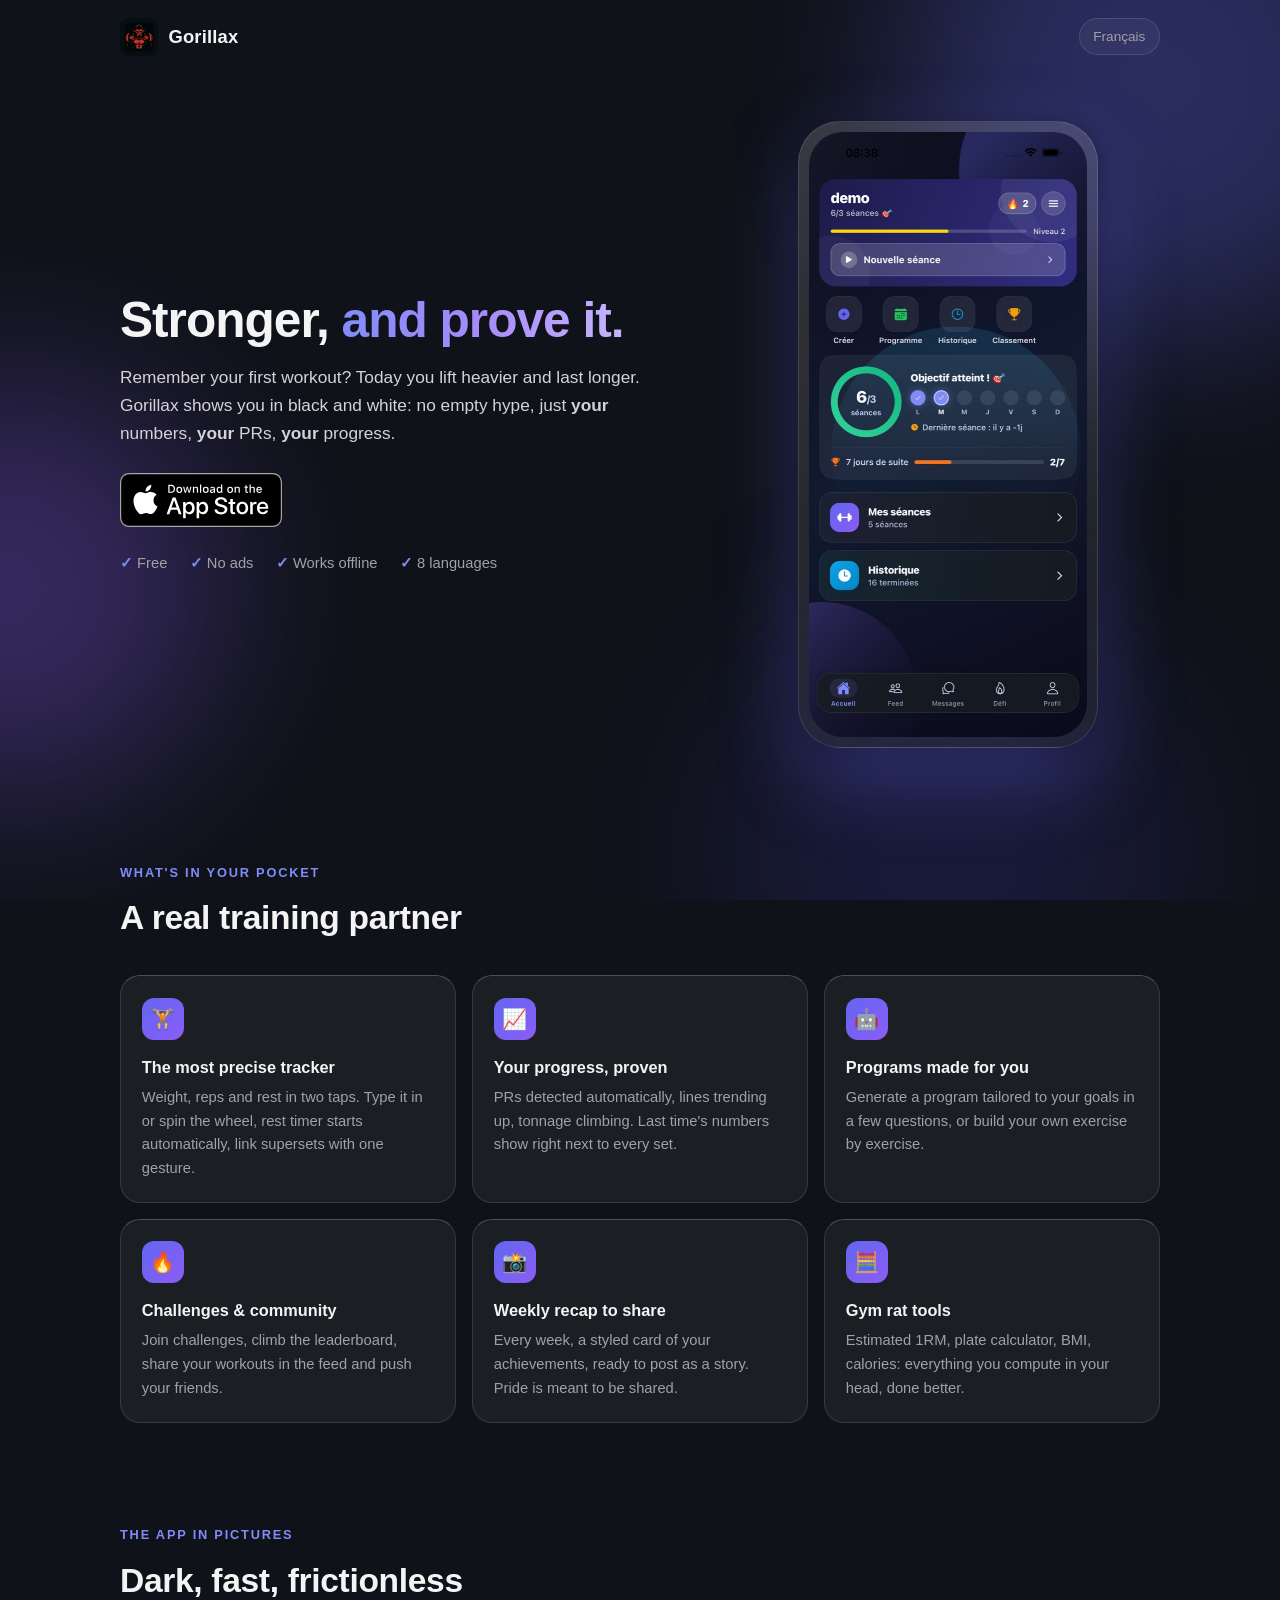
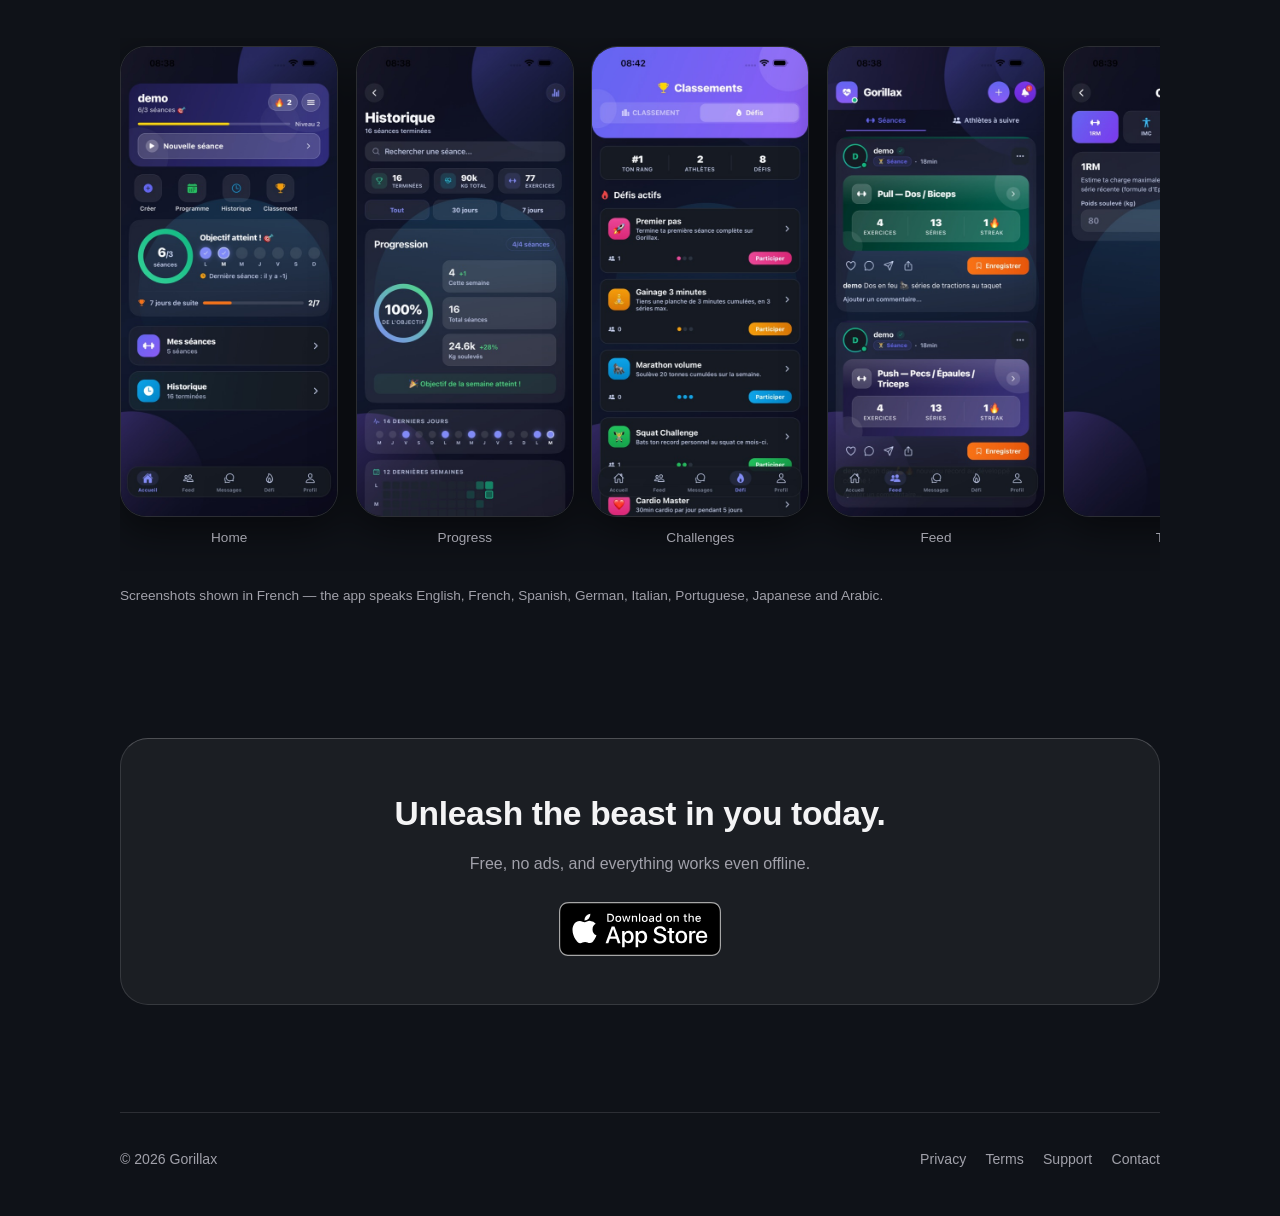
==== en.html @ 829f2088 "feat: turn the legal hub into the Gorillax landing page Full landing page (fr + en) with hero, App S" ====
<!DOCTYPE html>
<html lang="en">
<head>
  <meta charset="utf-8" />
  <meta name="viewport" content="width=device-width, initial-scale=1" />
  <title>Gorillax — The workout tracker that proves you're getting stronger</title>
  <meta name="description" content="Log your workouts, smash your PRs, see your progress in black and white. Free, no ads, works offline. Available on the App Store." />
  <link rel="canonical" href="https://gorillaxapp.com/en.html" />
  <link rel="alternate" hreflang="fr" href="https://gorillaxapp.com/" />
  <link rel="alternate" hreflang="en" href="https://gorillaxapp.com/en.html" />
  <link rel="alternate" hreflang="x-default" href="https://gorillaxapp.com/" />
  <link rel="icon" type="image/png" href="assets/favicon.png" />
  <link rel="apple-touch-icon" href="assets/icon.png" />
  <meta property="og:type" content="website" />
  <meta property="og:site_name" content="Gorillax" />
  <meta property="og:title" content="Gorillax — Stronger, and prove it" />
  <meta property="og:description" content="Every set brings you closer to your strongest self. Log your workouts, smash your PRs, feel the pride." />
  <meta property="og:url" content="https://gorillaxapp.com/en.html" />
  <meta property="og:image" content="https://gorillaxapp.com/assets/icon.png" />
  <meta name="twitter:card" content="summary" />
  <meta name="apple-itunes-app" content="app-id=6759853640" />
  <link rel="stylesheet" href="landing.css" />
  <script type="application/ld+json">
  {
    "@context": "https://schema.org",
    "@type": "SoftwareApplication",
    "name": "Gorillax Gym",
    "operatingSystem": "iOS",
    "applicationCategory": "HealthApplication",
    "description": "Log your gym workouts, smash your PRs and see your progress. Free, no ads, works offline.",
    "offers": { "@type": "Offer", "price": "0", "priceCurrency": "USD" },
    "url": "https://gorillaxapp.com/en.html",
    "installUrl": "https://apps.apple.com/app/id6759853640"
  }
  </script>
</head>
<body>
  <div class="orbs"><div class="orb orb-1"></div><div class="orb orb-2"></div><div class="orb orb-3"></div></div>

  <div class="wrap">
    <header>
      <a class="brand" href="en.html"><img src="assets/icon.png" alt="" width="38" height="38" />Gorillax</a>
      <a class="lang-switch" href="/" hreflang="fr">Français</a>
    </header>

    <section class="hero">
      <div>
        <h1>Stronger, <span class="grad">and prove it.</span></h1>
        <p class="pitch">
          Remember your first workout? Today you lift heavier and last longer.
          Gorillax shows you in black and white: no empty hype, just <strong>your</strong> numbers,
          <strong>your</strong> PRs, <strong>your</strong> progress.
        </p>
        <div class="badges">
          <a href="https://apps.apple.com/app/id6759853640" aria-label="Download Gorillax on the App Store">
            <img class="store" src="assets/appstore-badge-en.svg" alt="Download on the App Store" />
          </a>
        </div>
        <ul class="hero-points">
          <li>Free</li>
          <li>No ads</li>
          <li>Works offline</li>
          <li>8 languages</li>
        </ul>
      </div>
      <div class="phone">
        <img src="assets/shot-accueil.jpg" alt="Gorillax home screen: weekly goal, 7-day streak, workouts and history" />
      </div>
    </section>

    <section id="features">
      <p class="kicker">What's in your pocket</p>
      <h2>A real training partner</h2>
      <div class="grid">
        <div class="card">
          <div class="ico">🏋️</div>
          <h3>The most precise tracker</h3>
          <p>Weight, reps and rest in two taps. Type it in or spin the wheel, rest timer starts automatically, link supersets with one gesture.</p>
        </div>
        <div class="card">
          <div class="ico">📈</div>
          <h3>Your progress, proven</h3>
          <p>PRs detected automatically, lines trending up, tonnage climbing. Last time's numbers show right next to every set.</p>
        </div>
        <div class="card">
          <div class="ico">🤖</div>
          <h3>Programs made for you</h3>
          <p>Generate a program tailored to your goals in a few questions, or build your own exercise by exercise.</p>
        </div>
        <div class="card">
          <div class="ico">🔥</div>
          <h3>Challenges &amp; community</h3>
          <p>Join challenges, climb the leaderboard, share your workouts in the feed and push your friends.</p>
        </div>
        <div class="card">
          <div class="ico">📸</div>
          <h3>Weekly recap to share</h3>
          <p>Every week, a styled card of your achievements, ready to post as a story. Pride is meant to be shared.</p>
        </div>
        <div class="card">
          <div class="ico">🧮</div>
          <h3>Gym rat tools</h3>
          <p>Estimated 1RM, plate calculator, BMI, calories: everything you compute in your head, done better.</p>
        </div>
      </div>
    </section>

    <section id="screens">
      <p class="kicker">The app in pictures</p>
      <h2>Dark, fast, frictionless</h2>
      <div class="shots">
        <figure><img src="assets/shot-accueil.jpg" alt="Home: weekly goal and streak" loading="lazy" /><figcaption>Home</figcaption></figure>
        <figure><img src="assets/shot-historique.jpg" alt="History and progress charts" loading="lazy" /><figcaption>Progress</figcaption></figure>
        <figure><img src="assets/shot-defis.jpg" alt="Community challenges" loading="lazy" /><figcaption>Challenges</figcaption></figure>
        <figure><img src="assets/shot-feed.jpg" alt="Social workout feed" loading="lazy" /><figcaption>Feed</figcaption></figure>
        <figure><img src="assets/shot-outils.jpg" alt="Tools: 1RM, plates, BMI, calories" loading="lazy" /><figcaption>Tools</figcaption></figure>
      </div>
      <p style="color: var(--muted); font-size: 0.85rem;">Screenshots shown in French — the app speaks English, French, Spanish, German, Italian, Portuguese, Japanese and Arabic.</p>
    </section>

    <section>
      <div class="cta">
        <h2>Unleash the beast in you today.</h2>
        <p>Free, no ads, and everything works even offline.</p>
        <div class="badges">
          <a href="https://apps.apple.com/app/id6759853640" aria-label="Download Gorillax on the App Store">
            <img class="store" src="assets/appstore-badge-en.svg" alt="Download on the App Store" />
          </a>
        </div>
      </div>
    </section>

    <footer>
      <div class="foot-row">
        <span>© 2026 Gorillax</span>
        <nav class="foot-links">
          <a href="privacy-en.html">Privacy</a>
          <a href="terms-en.html">Terms</a>
          <a href="support-en.html">Support</a>
          <a href="mailto:arthur.destribats@gmail.com">Contact</a>
        </nav>
      </div>
    </footer>
  </div>
</body>
</html>
---- landing.css ----
:root {
  --bg: #0F1218;
  --panel: rgba(255, 255, 255, 0.05);
  --panel-border: rgba(255, 255, 255, 0.12);
  --panel-highlight: rgba(255, 255, 255, 0.22);
  --text: #F4F4F5;
  --muted: #A1A1AA;
  --primary: #818CF8;
  --primary-deep: #6366F1;
  --violet: #8B5CF6;
  --accent: #FF6B70;
}

* { box-sizing: border-box; }

html { scroll-behavior: smooth; }

body {
  margin: 0;
  font-family: -apple-system, BlinkMacSystemFont, "Segoe UI", Roboto, sans-serif;
  background: var(--bg);
  color: var(--text);
  line-height: 1.6;
  overflow-x: hidden;
}

/* Orbes de fond, même langage que ScreenBackground de l'app */
.orbs {
  position: fixed;
  inset: 0;
  z-index: -1;
  overflow: hidden;
  pointer-events: none;
}
.orb {
  position: absolute;
  border-radius: 50%;
  filter: blur(90px);
  opacity: 0.32;
}
.orb-1 { width: 520px; height: 520px; background: #6366F1; top: -180px; right: -140px; }
.orb-2 { width: 420px; height: 420px; background: #8B5CF6; top: 42%; left: -200px; }
.orb-3 { width: 460px; height: 460px; background: #312E81; bottom: -180px; right: 8%; }

.wrap { max-width: 1080px; margin: 0 auto; padding: 0 1.25rem; }

/* ===== Header ===== */
header {
  display: flex;
  align-items: center;
  justify-content: space-between;
  padding: 1.1rem 0;
}
.brand {
  display: flex;
  align-items: center;
  gap: 0.65rem;
  text-decoration: none;
  color: var(--text);
  font-weight: 800;
  font-size: 1.15rem;
  letter-spacing: 0.01em;
}
.brand img { width: 38px; height: 38px; border-radius: 9px; }
.lang-switch {
  font-size: 0.85rem;
  color: var(--muted);
  text-decoration: none;
  padding: 0.4rem 0.85rem;
  border: 1px solid var(--panel-border);
  border-radius: 999px;
  background: var(--panel);
}
.lang-switch:hover { border-color: var(--primary); color: var(--text); }

/* ===== Hero ===== */
.hero {
  display: grid;
  grid-template-columns: 1.15fr 0.85fr;
  gap: 2.5rem;
  align-items: center;
  padding: 3rem 0 4rem;
}
.hero h1 {
  font-size: clamp(2rem, 5vw, 3.1rem);
  line-height: 1.12;
  margin: 0 0 1rem;
  letter-spacing: -0.02em;
}
.hero h1 .grad {
  background: linear-gradient(90deg, #818CF8, #A78BFA, #C4B5FD);
  -webkit-background-clip: text;
  background-clip: text;
  color: transparent;
}
.hero .pitch {
  color: #D4D4D8;
  font-size: 1.08rem;
  margin: 0 0 1.6rem;
  max-width: 34rem;
}
.badges { display: flex; align-items: center; gap: 1rem; flex-wrap: wrap; }
.badges img.store { height: 54px; display: block; }
.hero-points {
  display: flex;
  gap: 0.5rem 1.4rem;
  flex-wrap: wrap;
  list-style: none;
  padding: 0;
  margin: 1.6rem 0 0;
  color: var(--muted);
  font-size: 0.92rem;
}
.hero-points li::before { content: "✓ "; color: var(--primary); font-weight: 700; }

.phone {
  width: min(300px, 72vw);
  margin: 0 auto;
  border-radius: 42px;
  padding: 10px;
  background: linear-gradient(160deg, rgba(255,255,255,0.16), rgba(255,255,255,0.05));
  border: 1px solid var(--panel-border);
  box-shadow: 0 30px 80px rgba(99, 102, 241, 0.35), 0 8px 28px rgba(0, 0, 0, 0.55);
}
.phone img { width: 100%; display: block; border-radius: 34px; }

/* ===== Sections ===== */
section { padding: 3.2rem 0; }
.kicker {
  color: var(--primary);
  font-size: 0.8rem;
  font-weight: 800;
  text-transform: uppercase;
  letter-spacing: 0.14em;
  margin: 0 0 0.5rem;
}
h2 { font-size: clamp(1.5rem, 3.4vw, 2.1rem); margin: 0 0 1.9rem; letter-spacing: -0.01em; }

.grid {
  display: grid;
  grid-template-columns: repeat(3, 1fr);
  gap: 1rem;
}
.card {
  background: var(--panel);
  border: 1px solid var(--panel-border);
  border-top-color: var(--panel-highlight);
  border-radius: 20px;
  padding: 1.35rem 1.3rem;
}
.card .ico {
  width: 42px;
  height: 42px;
  display: flex;
  align-items: center;
  justify-content: center;
  font-size: 1.25rem;
  border-radius: 12px;
  background: linear-gradient(135deg, #6366F1, #8B5CF6);
  margin-bottom: 0.85rem;
}
.card h3 { margin: 0 0 0.4rem; font-size: 1.02rem; }
.card p { margin: 0; color: var(--muted); font-size: 0.92rem; }

/* ===== Screenshots ===== */
.shots {
  display: flex;
  gap: 1.1rem;
  overflow-x: auto;
  padding: 0.5rem 0.2rem 1.4rem;
  scroll-snap-type: x mandatory;
  -webkit-overflow-scrolling: touch;
}
.shots figure {
  flex: 0 0 auto;
  margin: 0;
  scroll-snap-align: start;
  text-align: center;
}
.shots img {
  width: 218px;
  border-radius: 26px;
  border: 1px solid var(--panel-border);
  box-shadow: 0 14px 40px rgba(0, 0, 0, 0.5);
  display: block;
}
.shots figcaption { color: var(--muted); font-size: 0.85rem; margin-top: 0.6rem; }

/* ===== CTA finale ===== */
.cta {
  text-align: center;
  background: var(--panel);
  border: 1px solid var(--panel-border);
  border-top-color: var(--panel-highlight);
  border-radius: 28px;
  padding: 3rem 1.5rem;
  margin: 1rem 0 0;
}
.cta h2 { margin-bottom: 0.6rem; }
.cta p { color: var(--muted); margin: 0 0 1.6rem; }
.cta .badges { justify-content: center; }

/* ===== Footer ===== */
footer {
  margin-top: 3.5rem;
  padding: 2.2rem 0 2.8rem;
  border-top: 1px solid var(--panel-border);
  color: var(--muted);
  font-size: 0.88rem;
}
.foot-row {
  display: flex;
  justify-content: space-between;
  gap: 1rem;
  flex-wrap: wrap;
  align-items: center;
}
.foot-links { display: flex; gap: 1.2rem; flex-wrap: wrap; }
footer a { color: var(--muted); text-decoration: none; }
footer a:hover { color: var(--text); }

@media (max-width: 820px) {
  .hero { grid-template-columns: 1fr; padding: 2rem 0 3rem; text-align: center; }
  .hero .pitch { margin-left: auto; margin-right: auto; }
  .badges { justify-content: center; }
  .hero-points { justify-content: center; }
  .grid { grid-template-columns: 1fr 1fr; }
}
@media (max-width: 540px) {
  .grid { grid-template-columns: 1fr; }
}
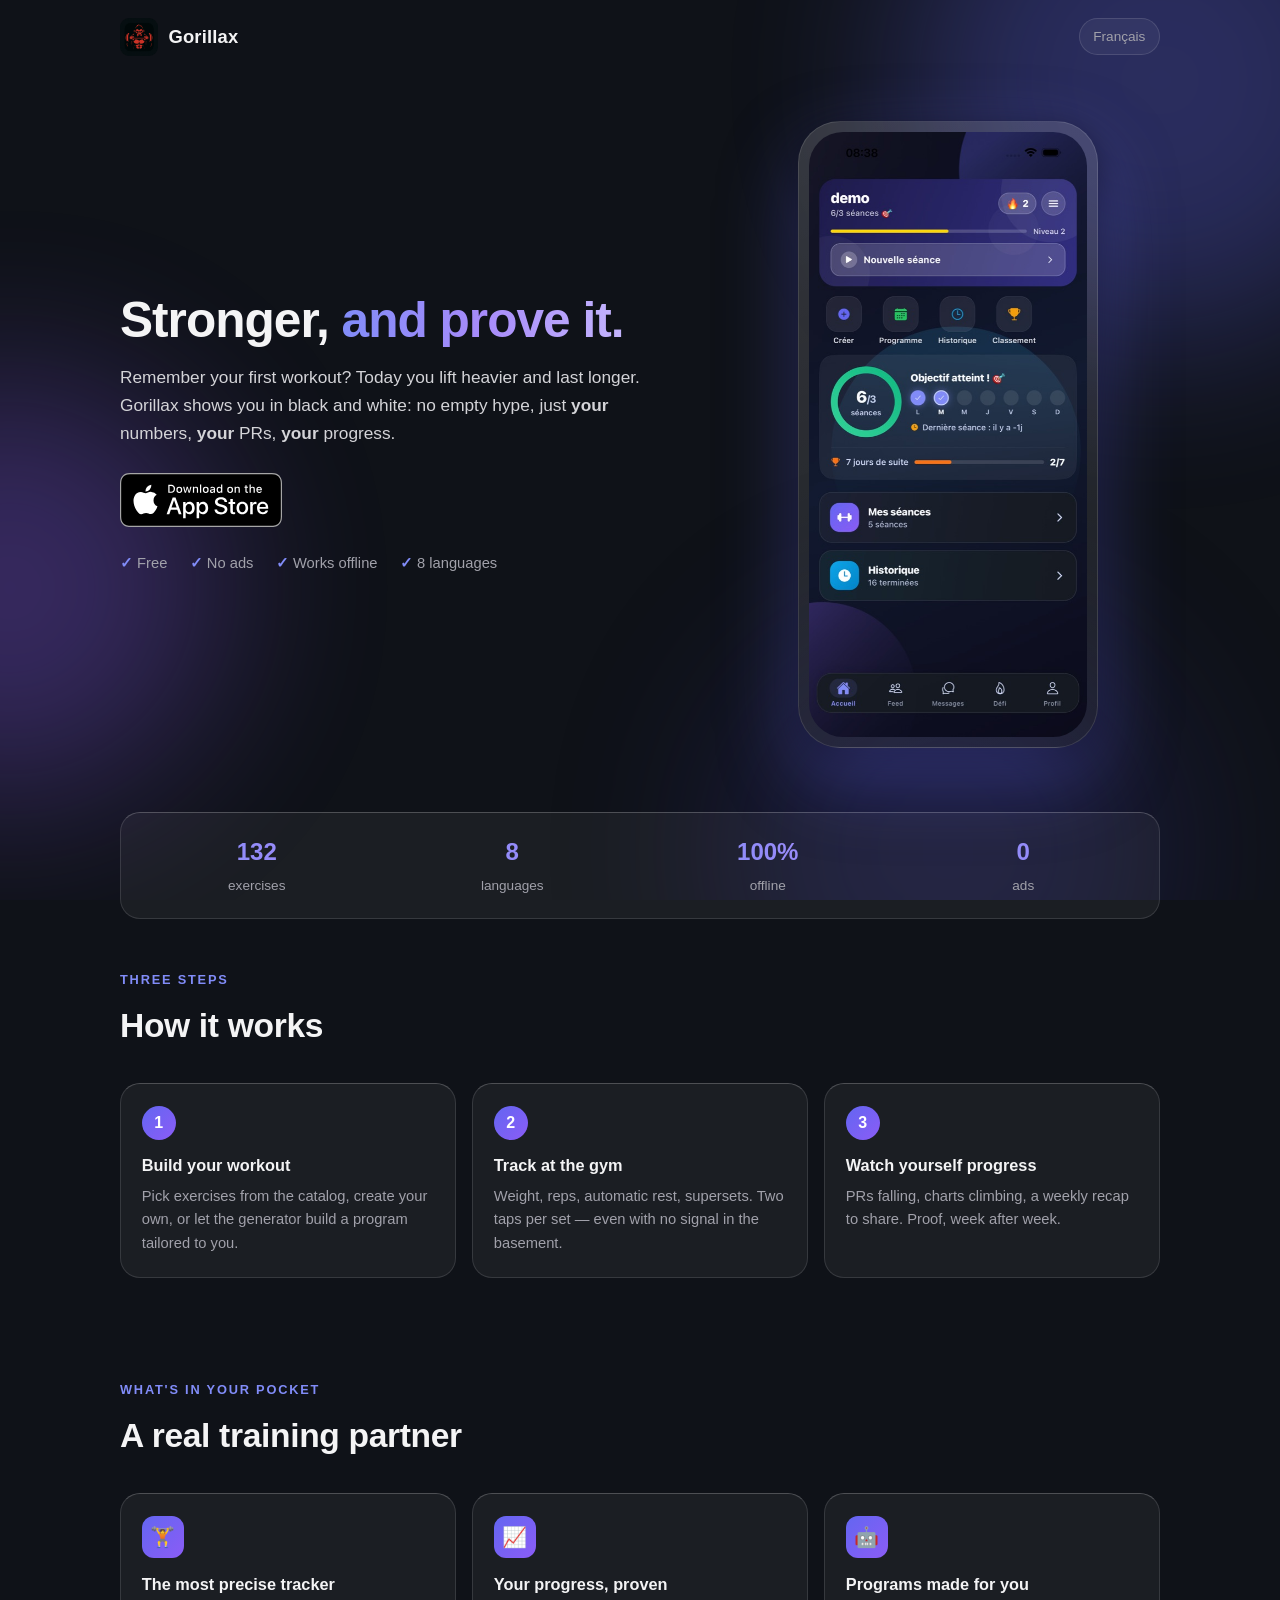
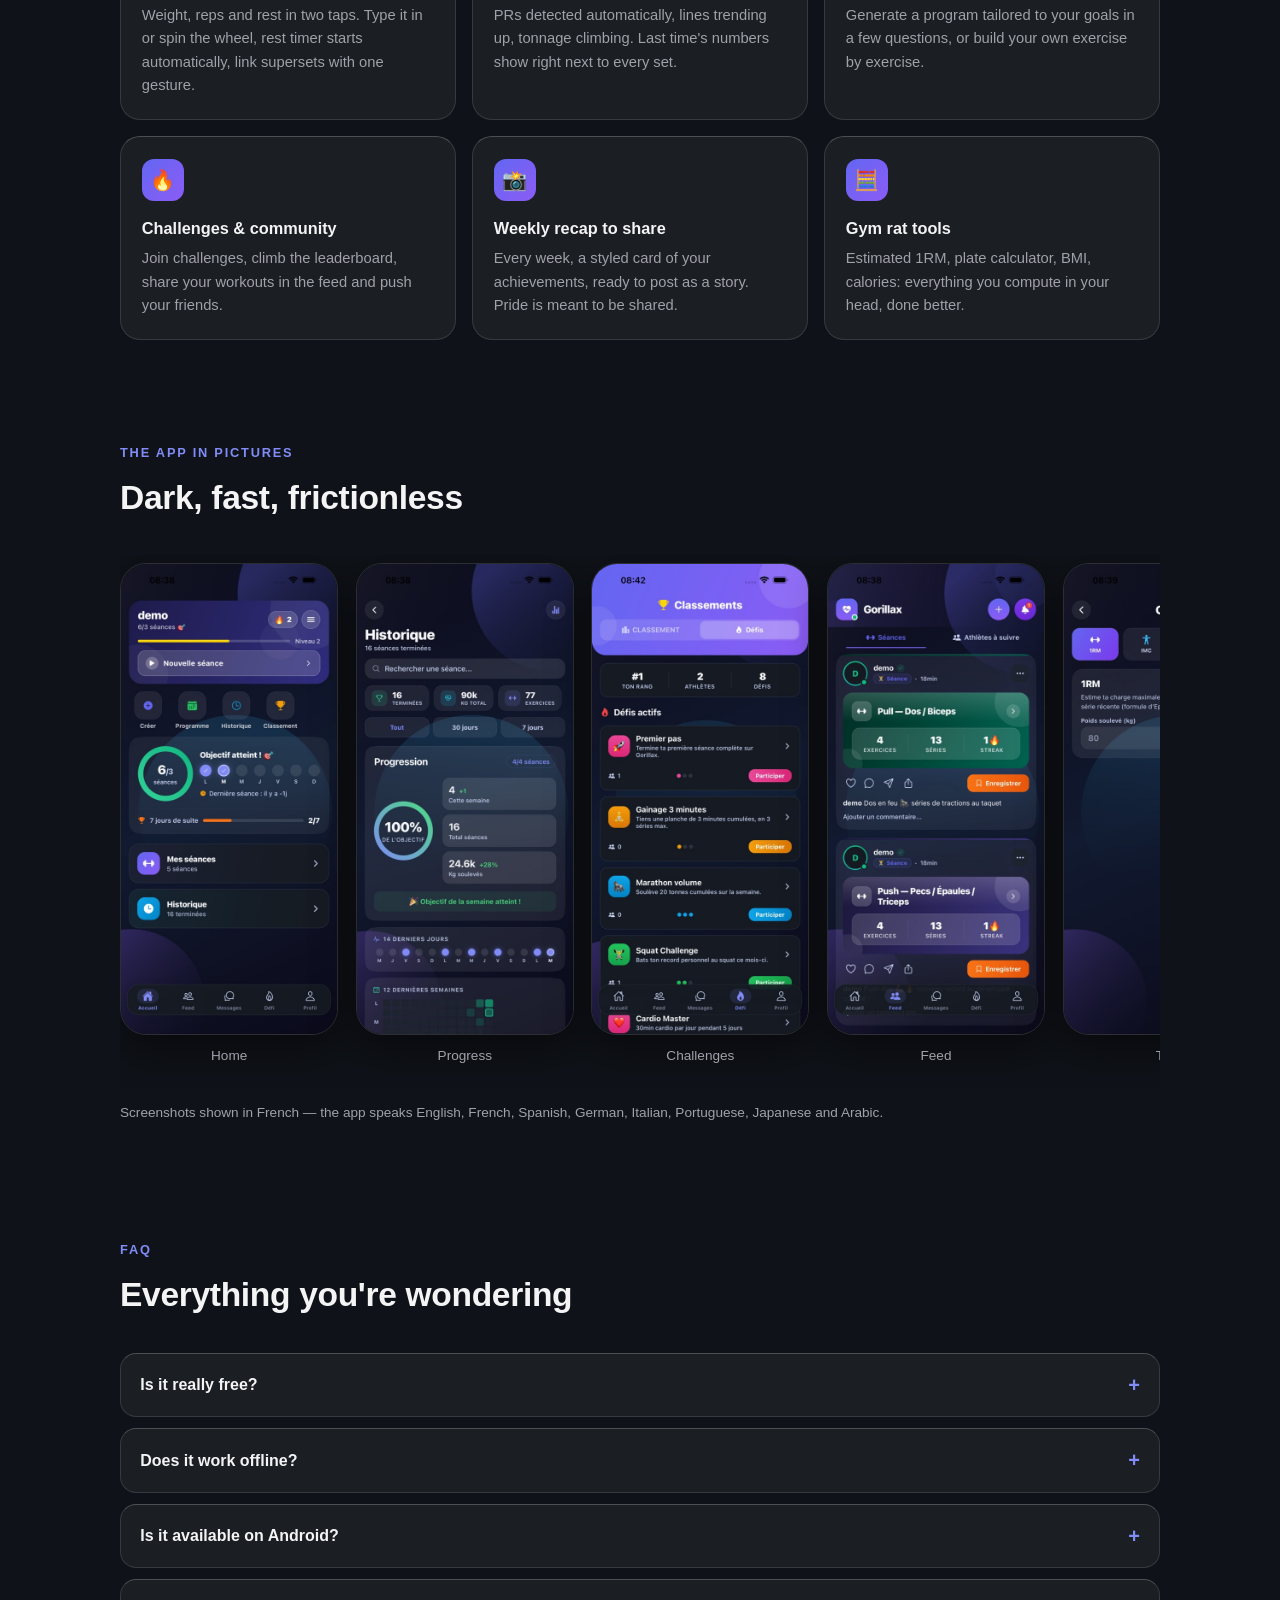
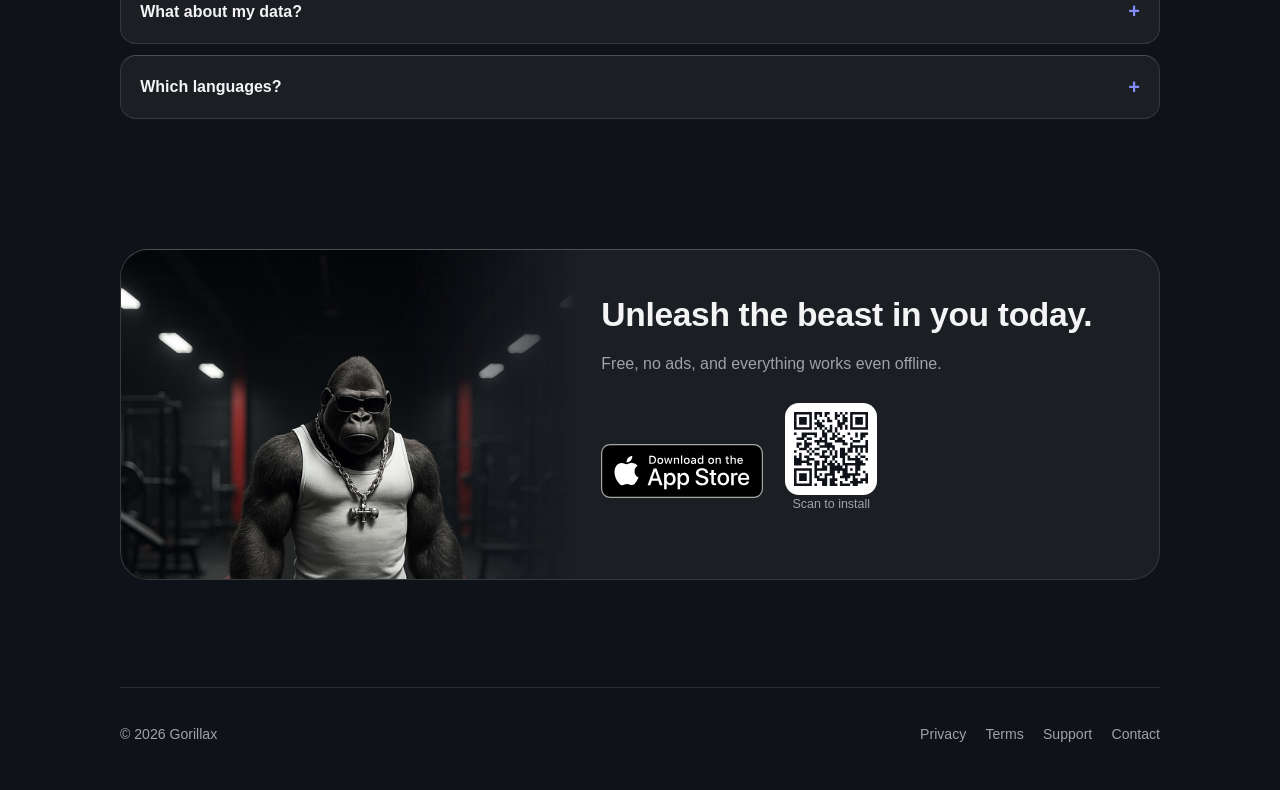
==== commit b72f3a2e: "feat: v2 landing - stats band, how-it-works, FAQ, mascot CTA, QR, scroll reveal Co-Authored-By: Clau" ====
--- a/en.html
+++ b/en.html
@@ -16,8 +16,10 @@
   <meta property="og:title" content="Gorillax — Stronger, and prove it" />
   <meta property="og:description" content="Every set brings you closer to your strongest self. Log your workouts, smash your PRs, feel the pride." />
   <meta property="og:url" content="https://gorillaxapp.com/en.html" />
-  <meta property="og:image" content="https://gorillaxapp.com/assets/icon.png" />
-  <meta name="twitter:card" content="summary" />
+  <meta property="og:image" content="https://gorillaxapp.com/assets/og.jpg" />
+  <meta property="og:image:width" content="1200" />
+  <meta property="og:image:height" content="630" />
+  <meta name="twitter:card" content="summary_large_image" />
   <meta name="apple-itunes-app" content="app-id=6759853640" />
   <link rel="stylesheet" href="landing.css" />
   <script type="application/ld+json">
@@ -33,6 +35,18 @@
     "installUrl": "https://apps.apple.com/app/id6759853640"
   }
   </script>
+  <script type="application/ld+json">
+  {
+    "@context": "https://schema.org",
+    "@type": "FAQPage",
+    "mainEntity": [
+      {"@type": "Question", "name": "Is Gorillax free?", "acceptedAnswer": {"@type": "Answer", "text": "Yes. Workout tracking, programs, history, challenges and the feed are free with no ads. An optional subscription (Gorillax+) unlocks extras."}},
+      {"@type": "Question", "name": "Does Gorillax work offline?", "acceptedAnswer": {"@type": "Answer", "text": "Yes, everything works offline; sync resumes automatically once you are back online."}},
+      {"@type": "Question", "name": "Is Gorillax available on Android?", "acceptedAnswer": {"@type": "Answer", "text": "Gorillax is available on iPhone via the App Store. The Android version is in the works."}},
+      {"@type": "Question", "name": "Which languages does the app support?", "acceptedAnswer": {"@type": "Answer", "text": "English, French, Spanish, German, Italian, Portuguese, Japanese and Arabic."}}
+    ]
+  }
+  </script>
 </head>
 <body>
   <div class="orbs"><div class="orb orb-1"></div><div class="orb orb-2"></div><div class="orb orb-3"></div></div>
@@ -68,36 +82,65 @@
       </div>
     </section>
 
+    <div class="statband reveal">
+      <div><span class="num">132</span><span class="lbl">exercises</span></div>
+      <div><span class="num">8</span><span class="lbl">languages</span></div>
+      <div><span class="num">100%</span><span class="lbl">offline</span></div>
+      <div><span class="num">0</span><span class="lbl">ads</span></div>
+    </div>
+
+    <section id="how">
+      <p class="kicker reveal">Three steps</p>
+      <h2 class="reveal">How it works</h2>
+      <div class="steps">
+        <div class="step reveal">
+          <span class="n">1</span>
+          <h3>Build your workout</h3>
+          <p>Pick exercises from the catalog, create your own, or let the generator build a program tailored to you.</p>
+        </div>
+        <div class="step reveal">
+          <span class="n">2</span>
+          <h3>Track at the gym</h3>
+          <p>Weight, reps, automatic rest, supersets. Two taps per set — even with no signal in the basement.</p>
+        </div>
+        <div class="step reveal">
+          <span class="n">3</span>
+          <h3>Watch yourself progress</h3>
+          <p>PRs falling, charts climbing, a weekly recap to share. Proof, week after week.</p>
+        </div>
+      </div>
+    </section>
+
     <section id="features">
-      <p class="kicker">What's in your pocket</p>
-      <h2>A real training partner</h2>
+      <p class="kicker reveal">What's in your pocket</p>
+      <h2 class="reveal">A real training partner</h2>
       <div class="grid">
-        <div class="card">
+        <div class="card reveal">
           <div class="ico">🏋️</div>
           <h3>The most precise tracker</h3>
           <p>Weight, reps and rest in two taps. Type it in or spin the wheel, rest timer starts automatically, link supersets with one gesture.</p>
         </div>
-        <div class="card">
+        <div class="card reveal">
           <div class="ico">📈</div>
           <h3>Your progress, proven</h3>
           <p>PRs detected automatically, lines trending up, tonnage climbing. Last time's numbers show right next to every set.</p>
         </div>
-        <div class="card">
+        <div class="card reveal">
           <div class="ico">🤖</div>
           <h3>Programs made for you</h3>
           <p>Generate a program tailored to your goals in a few questions, or build your own exercise by exercise.</p>
         </div>
-        <div class="card">
+        <div class="card reveal">
           <div class="ico">🔥</div>
           <h3>Challenges &amp; community</h3>
           <p>Join challenges, climb the leaderboard, share your workouts in the feed and push your friends.</p>
         </div>
-        <div class="card">
+        <div class="card reveal">
           <div class="ico">📸</div>
           <h3>Weekly recap to share</h3>
           <p>Every week, a styled card of your achievements, ready to post as a story. Pride is meant to be shared.</p>
         </div>
-        <div class="card">
+        <div class="card reveal">
           <div class="ico">🧮</div>
           <h3>Gym rat tools</h3>
           <p>Estimated 1RM, plate calculator, BMI, calories: everything you compute in your head, done better.</p>
@@ -106,8 +149,8 @@
     </section>
 
     <section id="screens">
-      <p class="kicker">The app in pictures</p>
-      <h2>Dark, fast, frictionless</h2>
+      <p class="kicker reveal">The app in pictures</p>
+      <h2 class="reveal">Dark, fast, frictionless</h2>
       <div class="shots">
         <figure><img src="assets/shot-accueil.jpg" alt="Home: weekly goal and streak" loading="lazy" /><figcaption>Home</figcaption></figure>
         <figure><img src="assets/shot-historique.jpg" alt="History and progress charts" loading="lazy" /><figcaption>Progress</figcaption></figure>
@@ -118,14 +161,48 @@
       <p style="color: var(--muted); font-size: 0.85rem;">Screenshots shown in French — the app speaks English, French, Spanish, German, Italian, Portuguese, Japanese and Arabic.</p>
     </section>
 
+    <section id="faq">
+      <p class="kicker reveal">FAQ</p>
+      <h2 class="reveal">Everything you're wondering</h2>
+      <div class="faq reveal">
+        <details>
+          <summary>Is it really free?</summary>
+          <p>Yes. Workout tracking, programs, history, challenges and the feed are free, with no ads. An optional subscription (Gorillax+) unlocks extras to support the project.</p>
+        </details>
+        <details>
+          <summary>Does it work offline?</summary>
+          <p>Yes — everything works offline: track your workout in the deepest gym basement. Sync resumes automatically as soon as you're back online.</p>
+        </details>
+        <details>
+          <summary>Is it available on Android?</summary>
+          <p>Gorillax is available on iPhone (App Store). The Android version is in the works.</p>
+        </details>
+        <details>
+          <summary>What about my data?</summary>
+          <p>Your training data is yours: no reselling, no targeted ads. Details in the <a href="privacy-en.html">privacy policy</a>.</p>
+        </details>
+        <details>
+          <summary>Which languages?</summary>
+          <p>English, French, Spanish, German, Italian, Portuguese, Japanese and Arabic.</p>
+        </details>
+      </div>
+    </section>
+
     <section>
-      <div class="cta">
-        <h2>Unleash the beast in you today.</h2>
-        <p>Free, no ads, and everything works even offline.</p>
-        <div class="badges">
-          <a href="https://apps.apple.com/app/id6759853640" aria-label="Download Gorillax on the App Store">
-            <img class="store" src="assets/appstore-badge-en.svg" alt="Download on the App Store" />
-          </a>
+      <div class="cta reveal">
+        <div class="cta-mascot" role="img" aria-label="The Gorillax gorilla mascot in a gym"></div>
+        <div class="cta-body">
+          <h2>Unleash the beast in you today.</h2>
+          <p>Free, no ads, and everything works even offline.</p>
+          <div class="badges">
+            <a href="https://apps.apple.com/app/id6759853640" aria-label="Download Gorillax on the App Store">
+              <img class="store" src="assets/appstore-badge-en.svg" alt="Download on the App Store" />
+            </a>
+            <div class="qr-wrap">
+              <span class="qr"><img src="assets/qr-appstore.svg" alt="QR code to the App Store" /></span>
+              <p class="qr-hint">Scan to install</p>
+            </div>
+          </div>
         </div>
       </div>
     </section>
@@ -142,5 +219,20 @@
       </div>
     </footer>
   </div>
+  <script>
+    (function () {
+      var els = document.querySelectorAll('.reveal');
+      if (!('IntersectionObserver' in window)) {
+        els.forEach(function (el) { el.classList.add('in'); });
+        return;
+      }
+      var io = new IntersectionObserver(function (entries) {
+        entries.forEach(function (e) {
+          if (e.isIntersecting) { e.target.classList.add('in'); io.unobserve(e.target); }
+        });
+      }, { threshold: 0.12 });
+      els.forEach(function (el) { io.observe(el); });
+    })();
+  </script>
 </body>
 </html>
--- a/landing.css
+++ b/landing.css
@@ -37,10 +37,30 @@
   border-radius: 50%;
   filter: blur(90px);
   opacity: 0.32;
+  animation: drift 22s ease-in-out infinite alternate;
 }
 .orb-1 { width: 520px; height: 520px; background: #6366F1; top: -180px; right: -140px; }
-.orb-2 { width: 420px; height: 420px; background: #8B5CF6; top: 42%; left: -200px; }
-.orb-3 { width: 460px; height: 460px; background: #312E81; bottom: -180px; right: 8%; }
+.orb-2 { width: 420px; height: 420px; background: #8B5CF6; top: 42%; left: -200px; animation-duration: 28s; animation-delay: -8s; }
+.orb-3 { width: 460px; height: 460px; background: #312E81; bottom: -180px; right: 8%; animation-duration: 34s; animation-delay: -16s; }
+
+@keyframes drift {
+  from { transform: translate(0, 0) scale(1); }
+  to { transform: translate(46px, -34px) scale(1.08); }
+}
+
+/* Révélation au scroll (le JS ajoute .in quand l'élément entre à l'écran) */
+.reveal {
+  opacity: 0;
+  transform: translateY(18px);
+  transition: opacity 0.7s ease, transform 0.7s ease;
+}
+.reveal.in { opacity: 1; transform: none; }
+
+@media (prefers-reduced-motion: reduce) {
+  .orb { animation: none; }
+  .reveal { opacity: 1; transform: none; transition: none; }
+  html { scroll-behavior: auto; }
+}
 
 .wrap { max-width: 1080px; margin: 0 auto; padding: 0 1.25rem; }
 
@@ -147,6 +167,12 @@
   border-top-color: var(--panel-highlight);
   border-radius: 20px;
   padding: 1.35rem 1.3rem;
+  transition: transform 0.25s ease, border-color 0.25s ease, box-shadow 0.25s ease;
+}
+.card:hover {
+  transform: translateY(-4px);
+  border-color: rgba(129, 140, 248, 0.45);
+  box-shadow: 0 14px 38px rgba(99, 102, 241, 0.18);
 }
 .card .ico {
   width: 42px;
@@ -186,19 +212,124 @@
 }
 .shots figcaption { color: var(--muted); font-size: 0.85rem; margin-top: 0.6rem; }
 
-/* ===== CTA finale ===== */
+/* ===== Bande de stats ===== */
+.statband {
+  display: grid;
+  grid-template-columns: repeat(4, 1fr);
+  gap: 1rem;
+  background: var(--panel);
+  border: 1px solid var(--panel-border);
+  border-top-color: var(--panel-highlight);
+  border-radius: 20px;
+  padding: 1.3rem 1rem;
+  text-align: center;
+}
+.statband .num {
+  display: block;
+  font-size: 1.5rem;
+  font-weight: 800;
+  background: linear-gradient(90deg, #818CF8, #A78BFA);
+  -webkit-background-clip: text;
+  background-clip: text;
+  color: transparent;
+}
+.statband .lbl { color: var(--muted); font-size: 0.85rem; }
+
+/* ===== 3 étapes ===== */
+.steps { display: grid; grid-template-columns: repeat(3, 1fr); gap: 1rem; }
+.step {
+  background: var(--panel);
+  border: 1px solid var(--panel-border);
+  border-top-color: var(--panel-highlight);
+  border-radius: 20px;
+  padding: 1.35rem 1.3rem;
+}
+.step .n {
+  display: inline-flex;
+  align-items: center;
+  justify-content: center;
+  width: 34px;
+  height: 34px;
+  border-radius: 50%;
+  font-weight: 800;
+  color: #fff;
+  background: linear-gradient(135deg, #6366F1, #8B5CF6);
+  margin-bottom: 0.8rem;
+}
+.step h3 { margin: 0 0 0.4rem; font-size: 1.02rem; }
+.step p { margin: 0; color: var(--muted); font-size: 0.92rem; }
+
+/* ===== FAQ ===== */
+.faq details {
+  background: var(--panel);
+  border: 1px solid var(--panel-border);
+  border-top-color: var(--panel-highlight);
+  border-radius: 16px;
+  padding: 0.95rem 1.2rem;
+  margin-bottom: 0.7rem;
+}
+.faq summary {
+  cursor: pointer;
+  font-weight: 700;
+  list-style: none;
+  display: flex;
+  justify-content: space-between;
+  align-items: center;
+  gap: 1rem;
+}
+.faq summary::-webkit-details-marker { display: none; }
+.faq summary::after { content: "+"; color: var(--primary); font-size: 1.25rem; font-weight: 600; }
+.faq details[open] summary::after { content: "–"; }
+.faq details p { color: var(--muted); font-size: 0.94rem; margin: 0.7rem 0 0.2rem; }
+.faq details a { color: var(--primary); }
+
+/* ===== CTA finale (mascotte + QR) ===== */
 .cta {
-  text-align: center;
+  display: grid;
+  grid-template-columns: 0.9fr 1.1fr;
+  align-items: center;
+  gap: 1.5rem;
   background: var(--panel);
   border: 1px solid var(--panel-border);
   border-top-color: var(--panel-highlight);
   border-radius: 28px;
-  padding: 3rem 1.5rem;
+  padding: 0;
   margin: 1rem 0 0;
-}
+  overflow: hidden;
+}
+.cta-mascot {
+  align-self: stretch;
+  min-height: 320px;
+  background: url("assets/mascot.jpg") center 22% / cover no-repeat;
+  -webkit-mask-image: linear-gradient(to right, black 62%, transparent);
+  mask-image: linear-gradient(to right, black 62%, transparent);
+}
+.cta-body { text-align: left; padding: 2.4rem 2rem 2.4rem 0; }
 .cta h2 { margin-bottom: 0.6rem; }
 .cta p { color: var(--muted); margin: 0 0 1.6rem; }
-.cta .badges { justify-content: center; }
+.cta .badges { justify-content: flex-start; align-items: center; gap: 1.4rem; }
+.qr {
+  background: #fff;
+  border-radius: 14px;
+  padding: 9px;
+  width: 92px;
+  height: 92px;
+  display: block;
+}
+.qr img { width: 100%; height: 100%; display: block; }
+.qr-hint { color: var(--muted); font-size: 0.78rem; margin-top: 0.5rem; text-align: center; }
+
+@media (max-width: 700px) {
+  .cta { grid-template-columns: 1fr; }
+  .cta-mascot {
+    min-height: 230px;
+    -webkit-mask-image: linear-gradient(to bottom, black 55%, transparent);
+    mask-image: linear-gradient(to bottom, black 55%, transparent);
+  }
+  .cta-body { padding: 0 1.5rem 2.2rem; text-align: center; }
+  .cta .badges { justify-content: center; }
+  .qr-wrap { display: none; }
+}
 
 /* ===== Footer ===== */
 footer {
@@ -225,6 +356,8 @@
   .badges { justify-content: center; }
   .hero-points { justify-content: center; }
   .grid { grid-template-columns: 1fr 1fr; }
+  .steps { grid-template-columns: 1fr; }
+  .statband { grid-template-columns: 1fr 1fr; gap: 1.2rem 0.5rem; }
 }
 @media (max-width: 540px) {
   .grid { grid-template-columns: 1fr; }
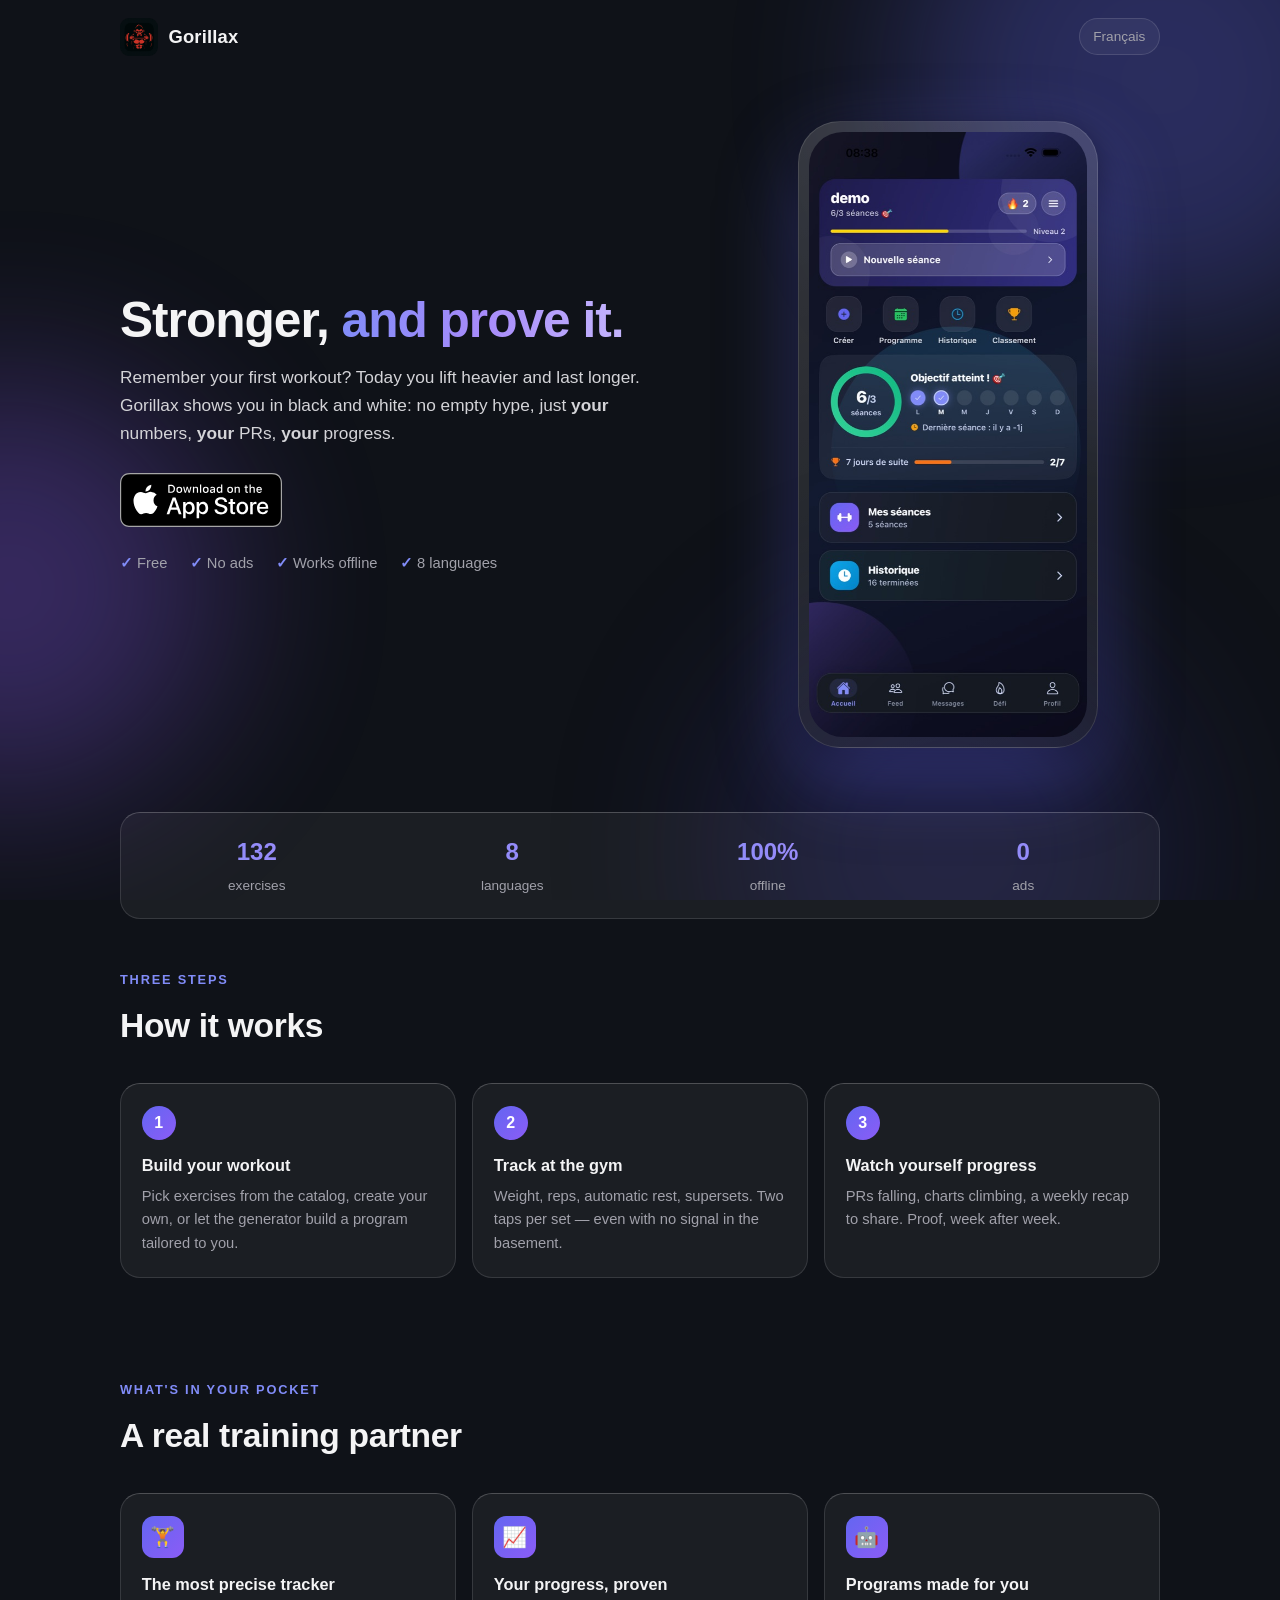
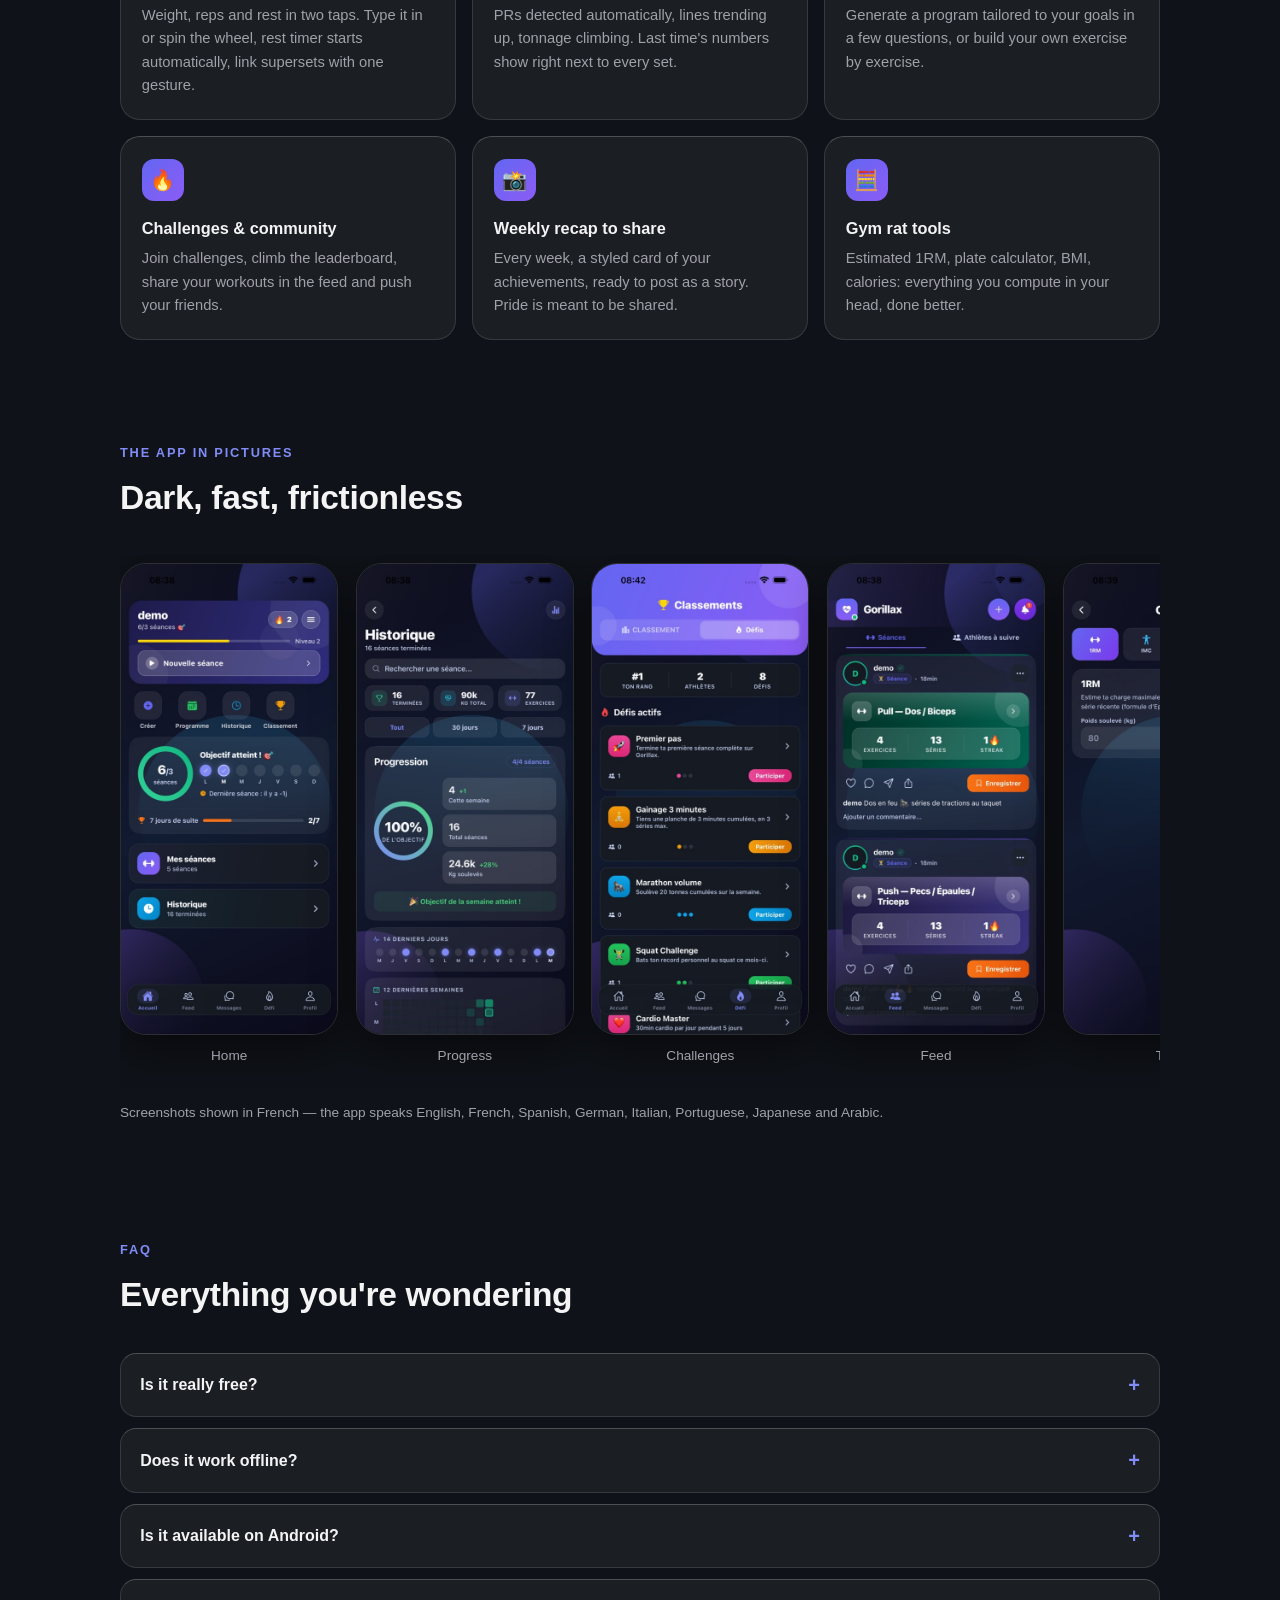
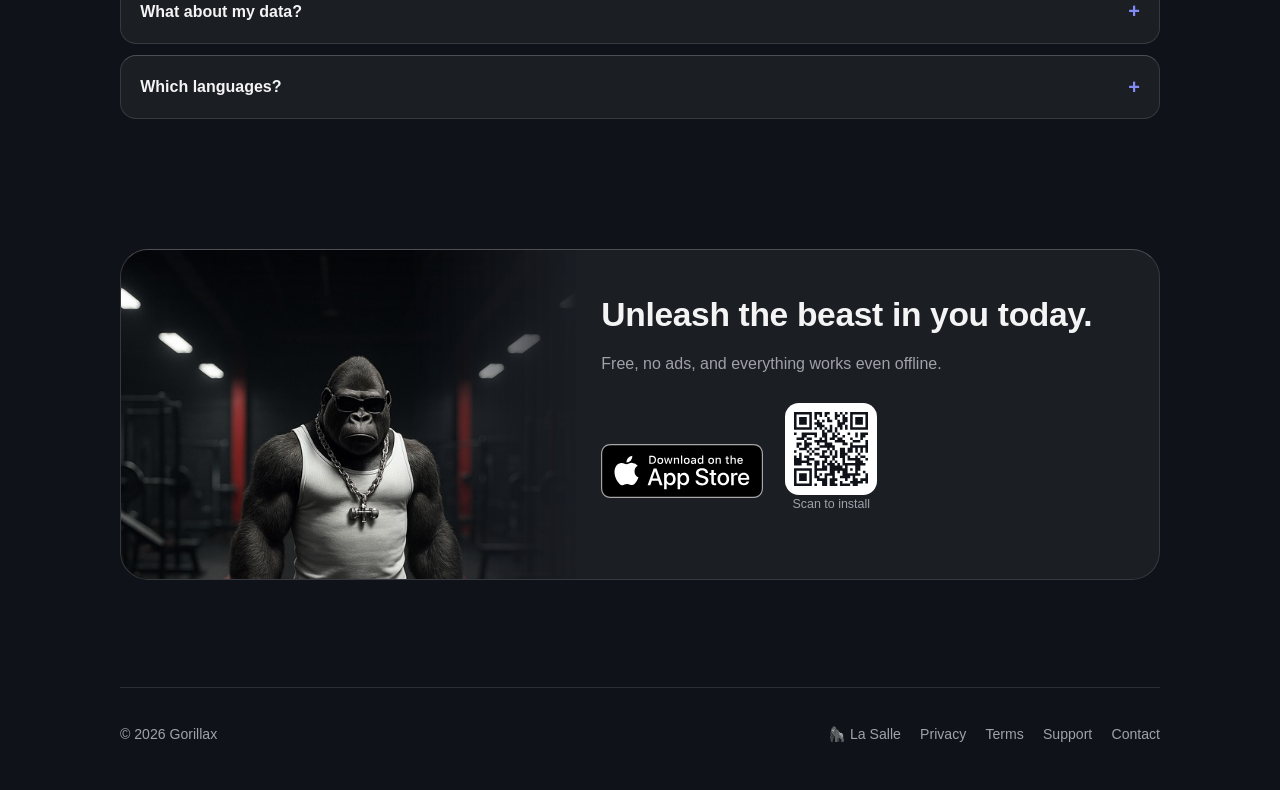
==== commit e37d95f5: "feat: La Salle universe page, Coach 404 and character portraits Co-Authored-By: Claude Opus 4.8 (1M " ====
--- a/en.html
+++ b/en.html
@@ -211,6 +211,7 @@
       <div class="foot-row">
         <span>© 2026 Gorillax</span>
         <nav class="foot-links">
+          <a href="lasalle.html">🦍 La Salle</a>
           <a href="privacy-en.html">Privacy</a>
           <a href="terms-en.html">Terms</a>
           <a href="support-en.html">Support</a>
